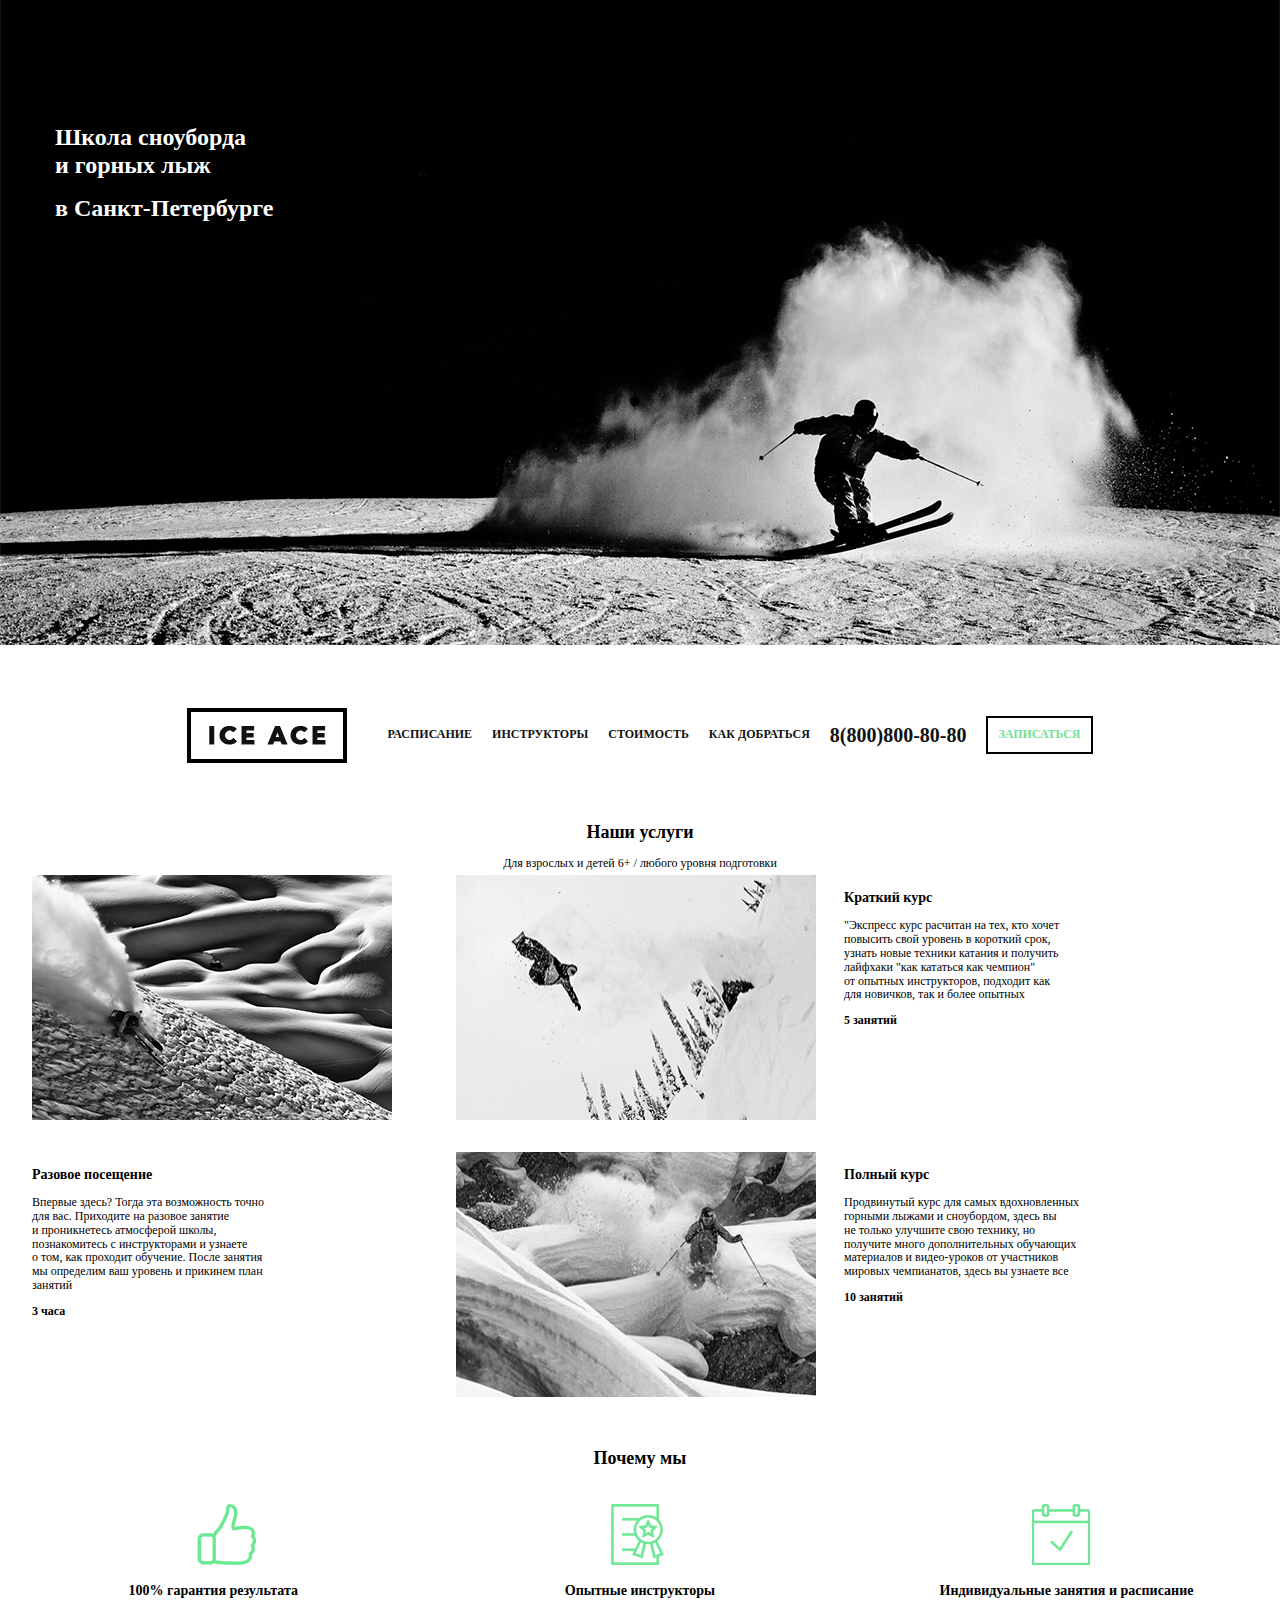
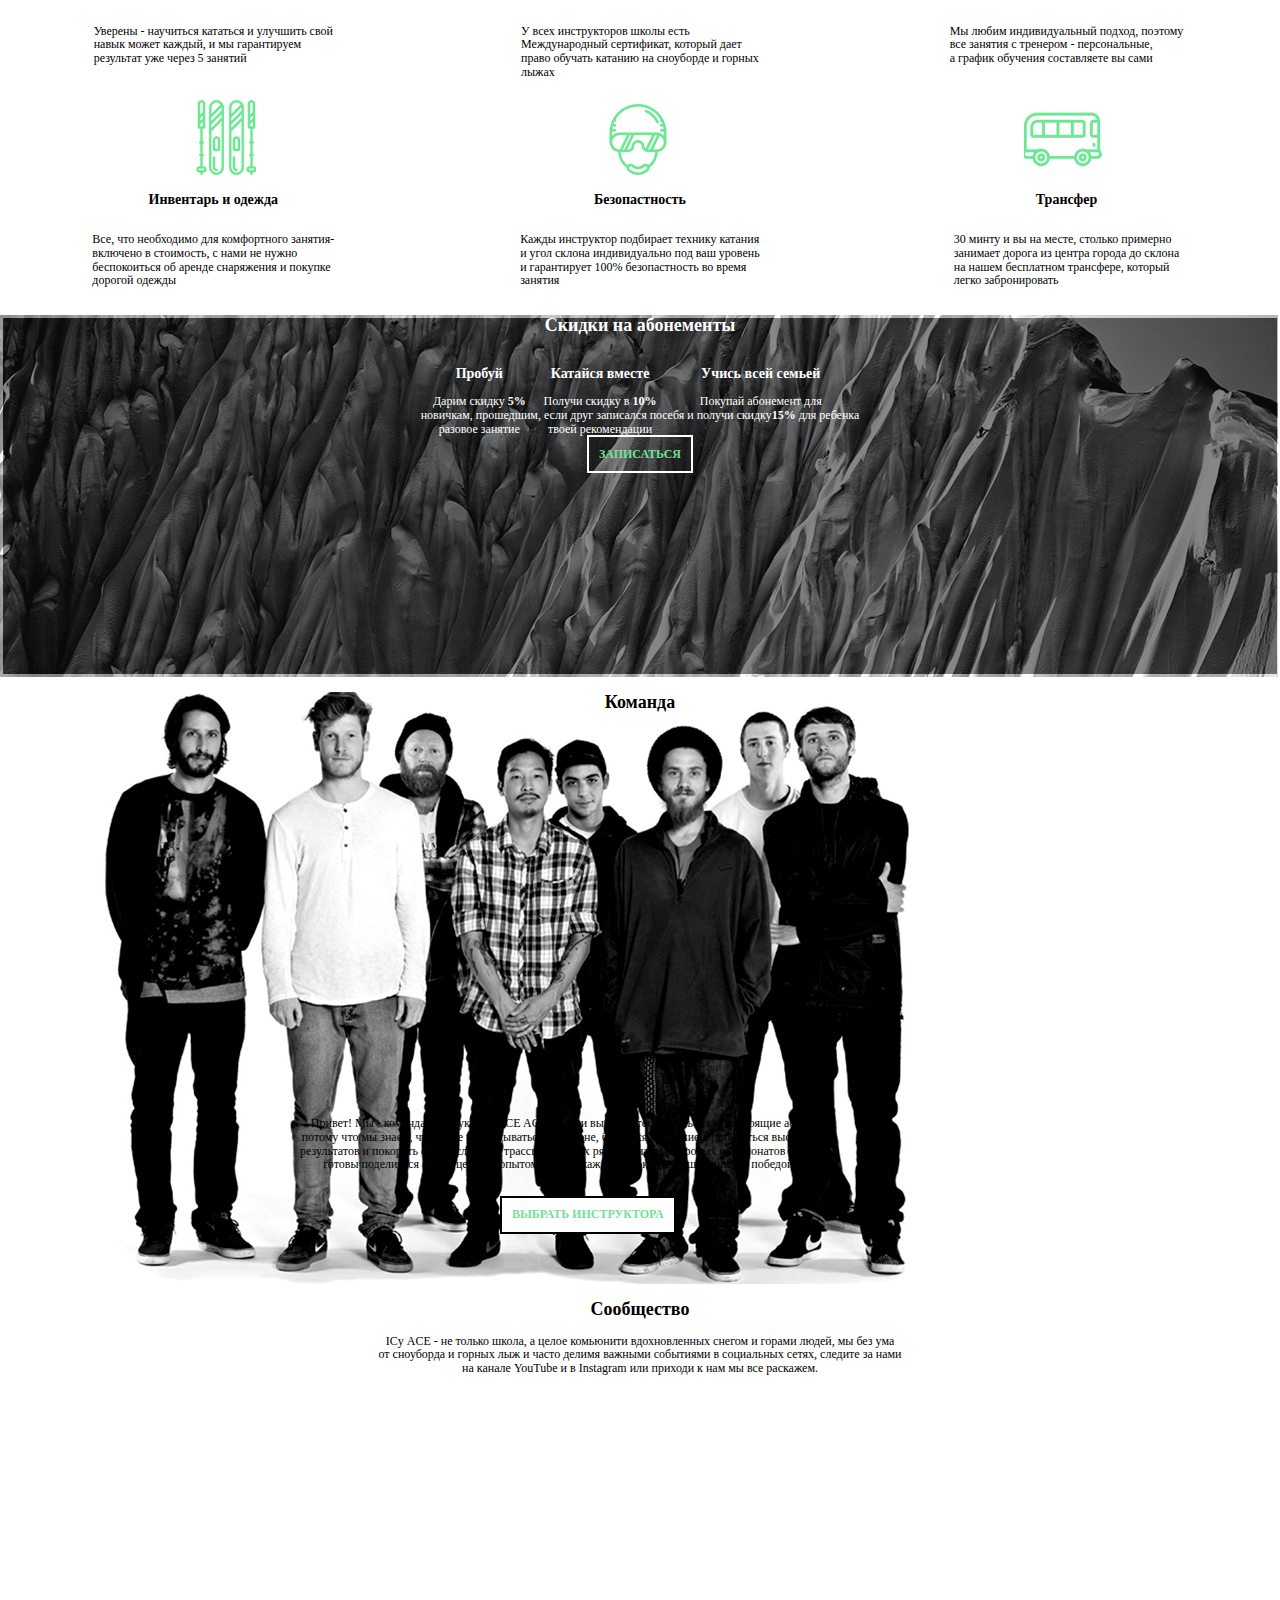
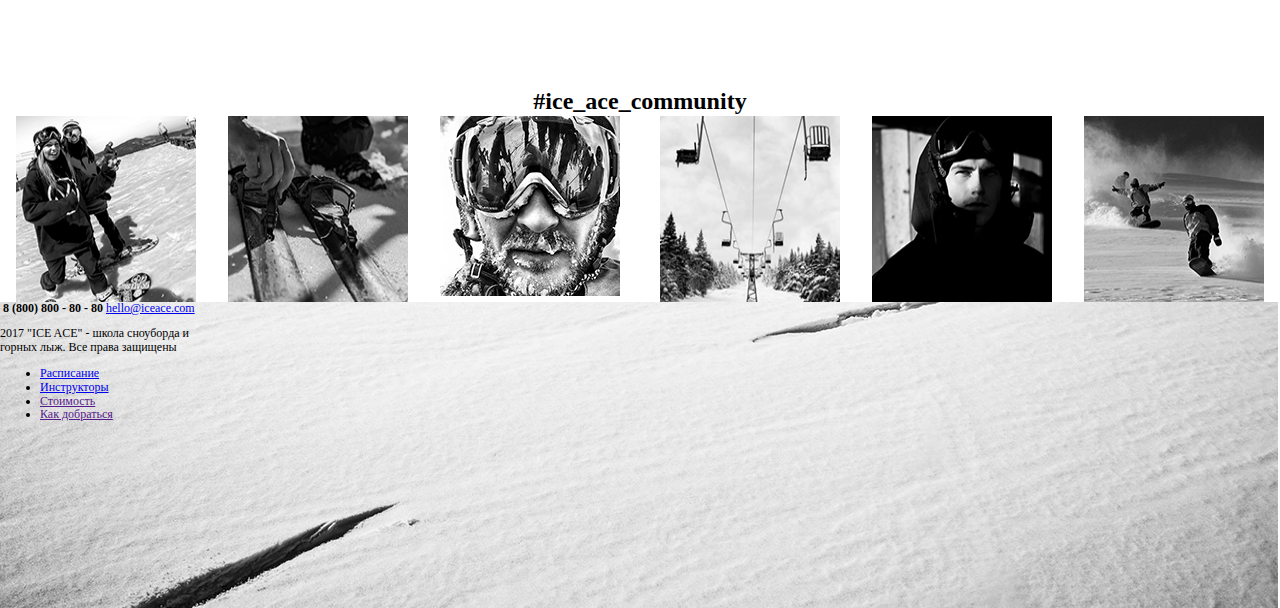
==== index.html @ ef0b5c32 "init" ====
<!DOCTYPE html>
<html lang="ru">
<head>
	<meta charset="UTF-8">
	<title>ICE ACE - школа сноуборда и горных лыж</title>
  <link rel="stylesheet" href="css/normalize.css">
<link rel="stylesheet" href="css/style.css">
<link rel="stylesheet" href="fonts/FuturaPTBold.otf">
</head>
<body>
  <div class="promo">
    <div class="header-container">
      <img class="header-img" src="img/head.png" alt="">
      <div class="head-logo">
          <h1>Школа сноуборда<br> и горных лыж </h1>
          <span class="city">в Санкт-Петербурге</span>
      </div>
    </div>
  </div>
  <header class="page-header">
    <div class="page-header__container container">
        <nav class="main-nav">
          <img src="img/logo.png" alt="" class="logo">
          <ul class="main-nav_list">
            <li class="main-nav_item">
              <a href="#" class="main-nav-link">Расписание</a></li>
            <li class="main-nav_item">
              <a href="instructors.html" class="main-nav-link">Инструкторы</a></li>
            <li class="main-nav_item">
              <a href="#" class="main-nav-link">Стоимость</a></li>
            <li class="main-nav_item">
              <a href="#" class="main-nav-link">Как добраться</a></li>
          </ul>

          <div class="contacts">
            <a href="tel:+78008008080" class="contacts_phone">8(800)800-80-80</a>
            <a href="schedule.html" class="btn">Записаться</a>
          </div>

        </nav>
    </div>
  </header>
  <main>
    <section class="services">
      <div class="container">
        <h2 class="services_title">Наши услуги</h2>
        <p class="services_text">Для взрослых и детей 6+ / любого уровня подготовки</p>
        <div class="services_list">
          <article class="main">
            <div class="left-box">
              <div class="course">
                <div class="label">
                  <img class="service-img" src="img/service-img1.png" alt="">
                </div>
                <div class="txt">
                  <h3 class="servise-item_title">Разовое посещение</h3>
                  <p>Впервые здесь? Тогда эта возможность точно <br> для вас. Приходите на разовое занятие<br> и проникнетесь атмосферой школы,<br> познакомитесь с инструкторами и узнаете<br> о том, как проходит обучение. После занятия<br> мы определим ваш уровень и прикинем план<br> занятий</p>
                  <div class="footer">
                    <span>3 часа</span>
                    <a href="#" class="servise-item_link"></a>
                  </div>
                </div>
              </div>
            </div>
            <div class="right-box">
              <div class="course">
                <div class="label">
                  <img src="img/service-img2.png" alt="" class="service-img">
                </div>
                <div class="txt">
                  <h3 class="servise-item-title">Краткий курс</h3>
                  <p>"Экспресс курс расчитан на тех, кто хочет<br> повысить свой уровень в короткий срок,<br> узнать новые техники катания и получить<br> лайфхаки "как кататься как чемпион"<br> от опытных инструкторов, подходит как<br> для новичков, так и более опытных</p>
                  <div class="footer">
                    <span>5  занятий</span>
                    <a href="#" class="servise-item_link"></a>
                  </div>
                </div>
              </div>
              <div class="service-item__full-course">
                <div class="course">
                  <div class="label">
                    <img src="img/service-img3.png" alt="" class="service-img">
                  </div>
                  <div class="course">
                    <div class="txt">
                      <h3 class="servise-item-title">Полный курс</h3>
                      <p>Продвинутый курс для самых вдохновленных<br> горными лыжами и сноубордом, здесь вы<br> не только улучшите свою технику, но<br> получите много дополнительных обучающих<br> материалов и видео-уроков от участников<br> мировых чемпианатов, здесь вы узнаете все</p>
                      <div class="footer">
                        <span>10 занятий</span>
                        <a href="#"  class="servise-item_link"></a>
                      </div>
                    </div>
                  </div>
                </div>
              </div>
            </div>
          </article>
        </div>
      </div>
    </section>


    <section>
      <h2 class="description_of_advantages">Почему мы</h2>
      <div class="advantages">
        <div class="advantages-list">

          <div class="advantage">
            <div class="icon1"></div>
            <div class="caption-advantages">
              <h3>100% гарантия результата</h3>
            </div>  
            <p class="description">Уверены - научиться кататься и улучшить свой<br> навык может каждый, и мы гарантируем<br> результат уже через 5 занятий</p>
          </div>
          <div class="advantage">
            <div class="icon2"></div>
            <div class="caption-advantages">
              <h3>Опытные инструкторы</h3>
            </div>
            <p class="description">У всех инструкторов школы есть<br> Международный сертификат, который дает<br> право обучать катанию на сноуборде и горных<br> лыжах</p>
          </div>
        <div class="advantage">
          <div class="icon3"></div>
          <div class="caption-advantages">
            <h3>Индивидуальные занятия и расписание</h3>
          </div>
          <p class="description">Мы любим индивидуальный подход, поэтому<br> все занятия с тренером - персональные,<br> а график обучения составляете вы сами</p>
        </div>
        <div class="advantage">
          <div class="icon4"></div>
          <div class="caption-advantages">
            <h3>Инвентарь и одежда</h3>
          </div>
          <p class="description">Все, что необходимо для комфортного занятия-<br> включено в стоимость, с нами не нужно<br> беспокоиться об аренде снаряжения и покупке<br> дорогой одежды</p>
        </div>
        <div class="advantage">
          <div class="icon5"></div>
          <div class="caption-advantages">
            <h3>Безопастность</h3>
          </div>
          <p class="description">Кажды инструктор подбирает технику катания<br> и угол склона индивидуально под ваш уровень<br> и гарантирует 100% безопастность во время<br> занятия</p>
      </div>
      <div class="advantage">
        <div class="icon6"></div>
        <div class="caption-advantages">
          <h3>Трансфер</h3>
        </div>
          <p class="description">30 минту и вы на месте, столько примерно<br> занимает дорога из центра города до склона<br> на нашем бесплатном трансфере, который<br> легко забронировать</p>
      </div>
    </div>
    </section>
    <section class="discounts">
        <div class="discount">
        <h2 class="discount-header">Скидки на абонементы</h2>
        <div class="discount-block">
          <div>
            <h3>Пробуй</h3>
            <p>Дарим скидку <strong>5%</strong><br> новичкам, прошедшим<br> разовое занятие</p>
          </div>
          <div>
            <h3>Катайся вместе</h3>
            <p>Получи скидку в <strong>10%</strong><br>, если друг записался по<br> твоей рекомендации</p>
          </div>
          <div>
            <h3>Учись всей семьей</h3>
            <p>Покупай абонемент для<br> себя и получи скидку<strong>15%</strong> для ребенка</p>
          </div>
        </div>
        <a href="schedule.html" class="bttn">Записаться</a>
      </div>
    </section>
    <section class="command">
      <h2>Команда</h2>
      <div class="recourse">
        <p>Привет! Мы - команда инструкторов ICE ACE, с нами вы научитесь кататься как настоящие асы,<br> потому что мы знаем, что такое выкладываться на склоне, бороться со стихией, добиваться высоких<br> результатов и покорять самые сложные трассы. В наших рядах призеры мировых чемпионатов и они<br> готовы поделиться своим ценным опытом, что бы каждый урок стал вашей личной победой</p>
      </div>
      <a href="instructors.html" class="btn btn-instructors">Выбрать инструктора</a>
    </section>
    <section class="community">
      <h2>Сообщество</h2>
      <p>ICу ACE - не только школа, а целое комьюнити вдохновленных снегом и горами людей, мы без ума<br> от сноуборда и горных лыж и часто делимя важными событиями в социальных сетях, следите за нами<br> на канале YouTube и в Instagram или приходи к нам мы все раскажем.</p>
    </section>

    <div id="map" style="width:100%; height: 300px"></div>
    <script src="http://api-maps.yandex.ru/2.0/?load=package.full&lang=ru-RU" type="text/javascript"></script>
<script type="text/javascript">
  var myMap;
  ymaps.ready(init); // Ожидание загрузки API с сервера Яндекса
  function init () {
    myMap = new ymaps.Map("map", {
      center: [59.957101, 30.317757], // Координаты центра карты
      zoom: 17 // Zoom
    });
  }
</script>

    <section class="ice_ace_community">
      <a href="#" class="comunity">#ice_ace_community</a>
      <div class="photo-comunity">
        <img src="img/photo-1.png" alt="">
        <img src="img/photo-2.png" alt="">
        <img src="img/photo-3.png" alt="">
        <img src="img/photo-4.png" alt="">
        <img src="img/photo-5.png" alt="">
        <img src="img/photo-6.png" alt="">
      </div>
    </section>
  </main>
  <footer class="footerr">
    <section class="top">
      <a href="#"><img src="#" alt=""></a>
      <span>8 (800) 800 - 80 - 80</span>
      <a href="#">hello@iceace.com</a>
    </section>
    <section class="botton">
      <p>2017 "ICE ACE" - школа сноуборда и<br> горных лыж. Все права защищены</p>
      <nav class="footer_nav">
        <ul class="fuuter-nav_list">
          <li class="footer-nav_item">
            <a href="schedule.html" class="footer-nav_link">Расписание</a>
          </li>
          <li class="footer-nav_item">
            <a href="instructors.html" class="footer-nav_link">Инструкторы</a></li>
          <li class="footer-nav_item">
            <a href="" class="footer-nav_link">Стоимость</a>
          </li>
          <li class="footer-nav_item">
            <a href="" class="footer-nav_link">Как добраться</a>
          </li>
        </ul>
      </nav>
    </section>
  </footer>


  <div id='map'></div>
</body>
</html>
---- css/style.css ----
body {
  margin: 0;
  padding: 0;
  font-size: 12px;
}

@font-face {
  font-family: 'FuturaPTBold'
  src: url(../fonts/FuturaPTBold.otf);
}

.header-container {
  position: relative;
  color: #fff;
}

.header-img {
  width: 100%;
}

.container {
  margin: 55px 40px;

}

.head-logo {
  position: absolute;
  top: 108px;
  left: 55px;
}

.city {
  font-size: 24px;
  font-weight: bold;
}

.page-header {
  display: block;
  text-align: center;
}

.page-header__container {
}

.main-nav {
  display: flex;
  align-items: center;
  justify-content: center;
}

.main-nav_list {
  display: flex;
  align-items: center;
  justify-content: center;
  
}

.main-nav-link {

  text-decoration: none;
  color: #111;
  text-transform: uppercase;
  font-weight: bold;
}

.main-nav_item  {
  list-style-type: none; 
}

.main-nav_item:not(:last-child) {
  margin-right: 20px;
}

.contacts {
  display: flex;
  align-items: center;
}

.contacts_phone {
  padding: 20px;
  text-decoration: none;
  color: #111;
  font-weight: bold;
  font-size: 20px;
}

.btn {
  border: 2px solid #000;
  color: #74e196;
  padding: 10px;
  text-decoration: none;
  text-transform: uppercase;
  font-weight: bold;
}

.services {
  text-align: center;
}

.main {
  display: flex;
  flex-wrap: wrap;
  margin: -22px;
  width: 100%;
}

.left-box {
  flex-grow: 1;
  flex-basis: 386px;
}

.right-xow {
  flex-grow: 2;
}

.course {
  display: flex;
  flex-wrap: wrap;
}


.label,
.txt {
  margin: 14px;
  width: 360px;
  text-align: left;
}

.service-img  {
  width: 360px;
  height: 245px;
}




.description_of_advantages {
  text-align: center;
}


.advantages-list {
  
  display: flex;
  flex-wrap: wrap;
}

.advantage {
  display: flex;
  flex-direction: column;
  align-items: center;
  width: 33.33%;  
}

.description {
  text-align: left;
}



.icon1 {
  width: 85px;
  height: 85px;
  background:url(../img/sprites.png); no-repeat;
  background-position: 1050px -50px;
}

.icon2 {
  width: 85px;
  height: 85px;
  background:url(../img/sprites.png); no-repeat;
  background-position: 620px -50px;
}

.icon3 {
  width: 85px;
  height: 85px;
  background:url(../img/sprites.png); no-repeat;
  background-position: 235px -50px;
}

.icon4  {
  width: 85px;
  height: 85px;
  background:url(../img/sprites.png); no-repeat;
  background-position: 1050px -350px;
}

.icon5 {
  width: 85px;
  height: 85px;
  background:url(../img/sprites.png); no-repeat;
  background-position: 620px -350px;
}

.icon6 {
  width: 85px;
  height: 85px;
  background:url(../img/sprites.png); no-repeat;
  background-position: 235px -350px;
}

.discounts {
  background: url(../img/discount.png) no-repeat;
  text-align: center;
  height: 362px;
  
}


.discount {
  color: #ffffff; 
  
}

.discount-block {
  display: flex;
  justify-content: center;
}

.bttn {
  border: 2px solid #fff;
  color: #74e196;
  padding: 10px;
  text-decoration: none;
  text-transform: uppercase;
  font-weight: bold;
}

.command {
  height: 592px;
  background: url(../img/bg-command.png) no-repeat;
  text-align: center;
  position: relative;
}

.recourse {
  position: absolute;
  bottom: 100px;
  left: 300px;
}

.btn-instructors {
  position: absolute;
  bottom: 50px;
  left: 500px;
  background-color: #fff;
}

.community {
  text-align: center;
}

.ice_ace_community {
  text-align: center;
}

.comunity {
  text-decoration: none;
  font-weight: bold;
  color: #000;
  font-size: 24px;
}

.photo-comunity {
  display: flex;
  justify-content: space-around;
}

.footerr {
  background: url(../img/bg-footer.png) no-repeat;
  height: 306px;
}

span {
  font-weight: bold;  
}
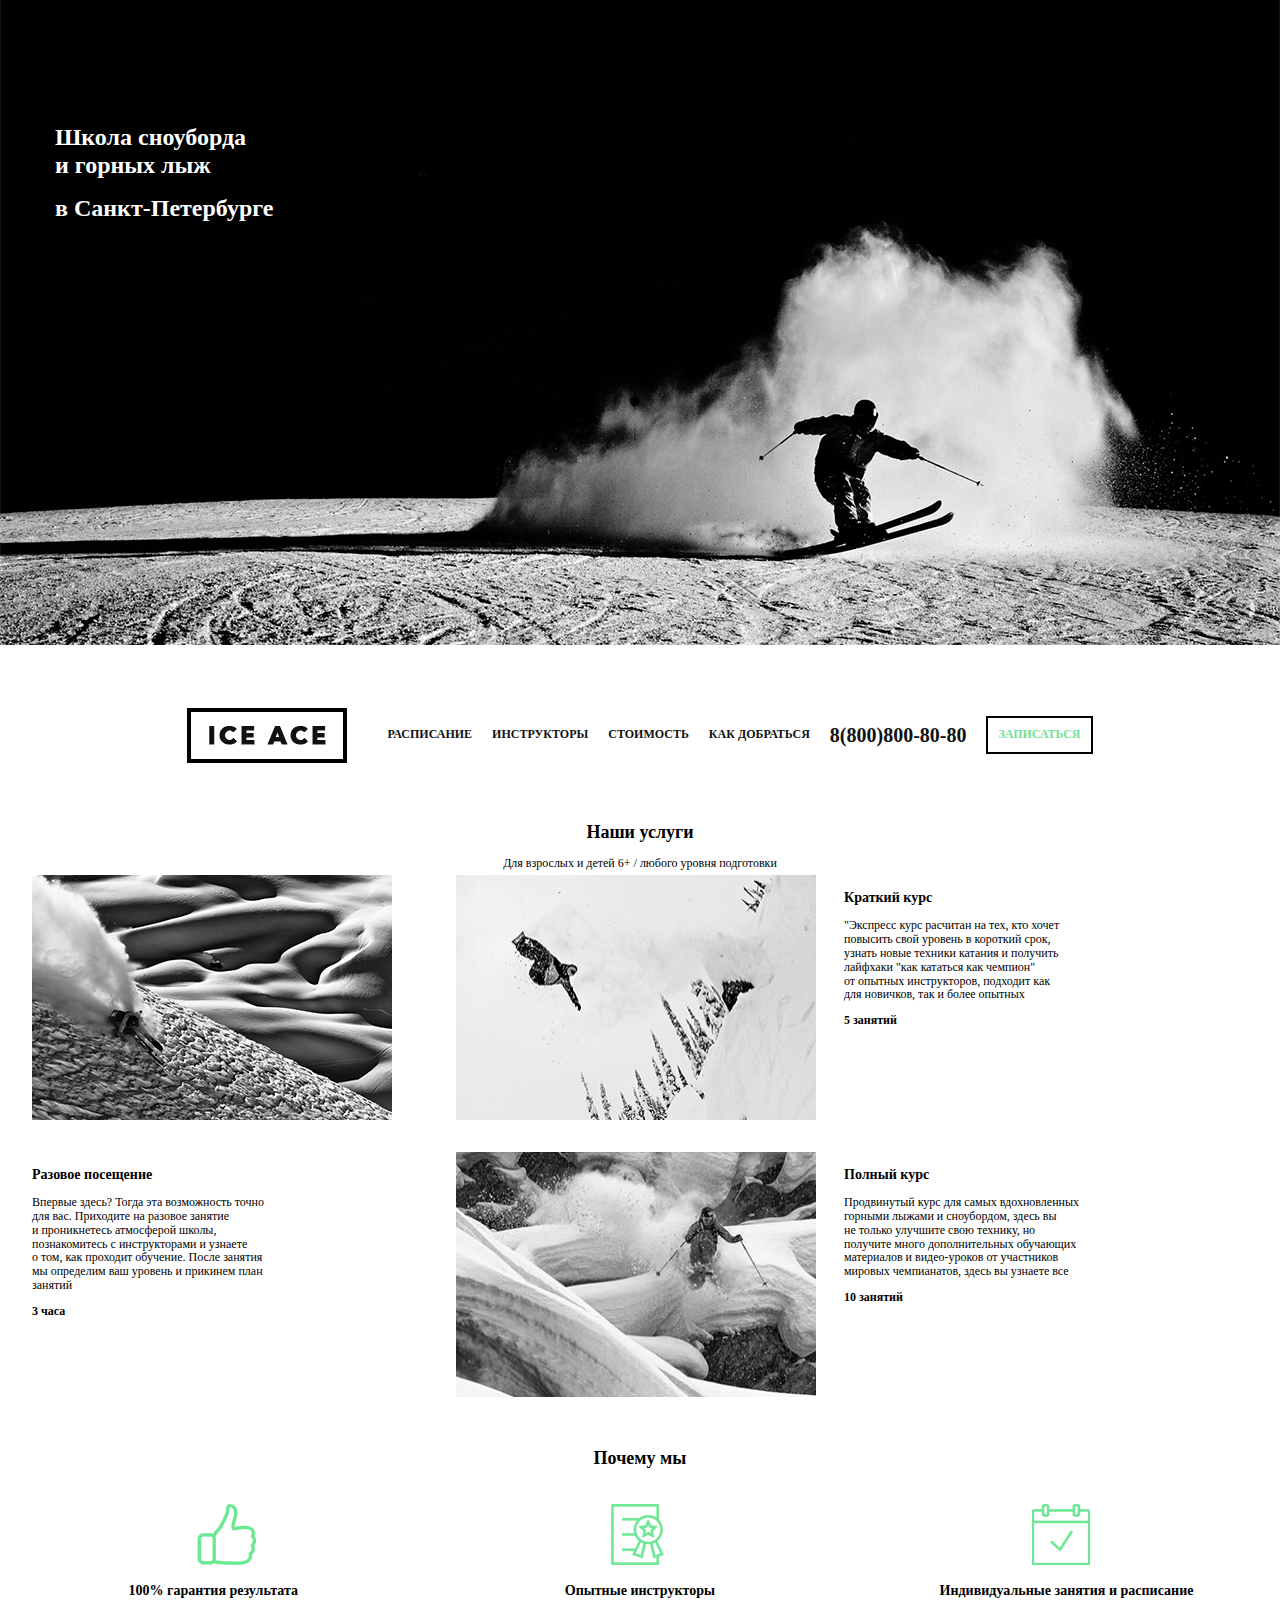
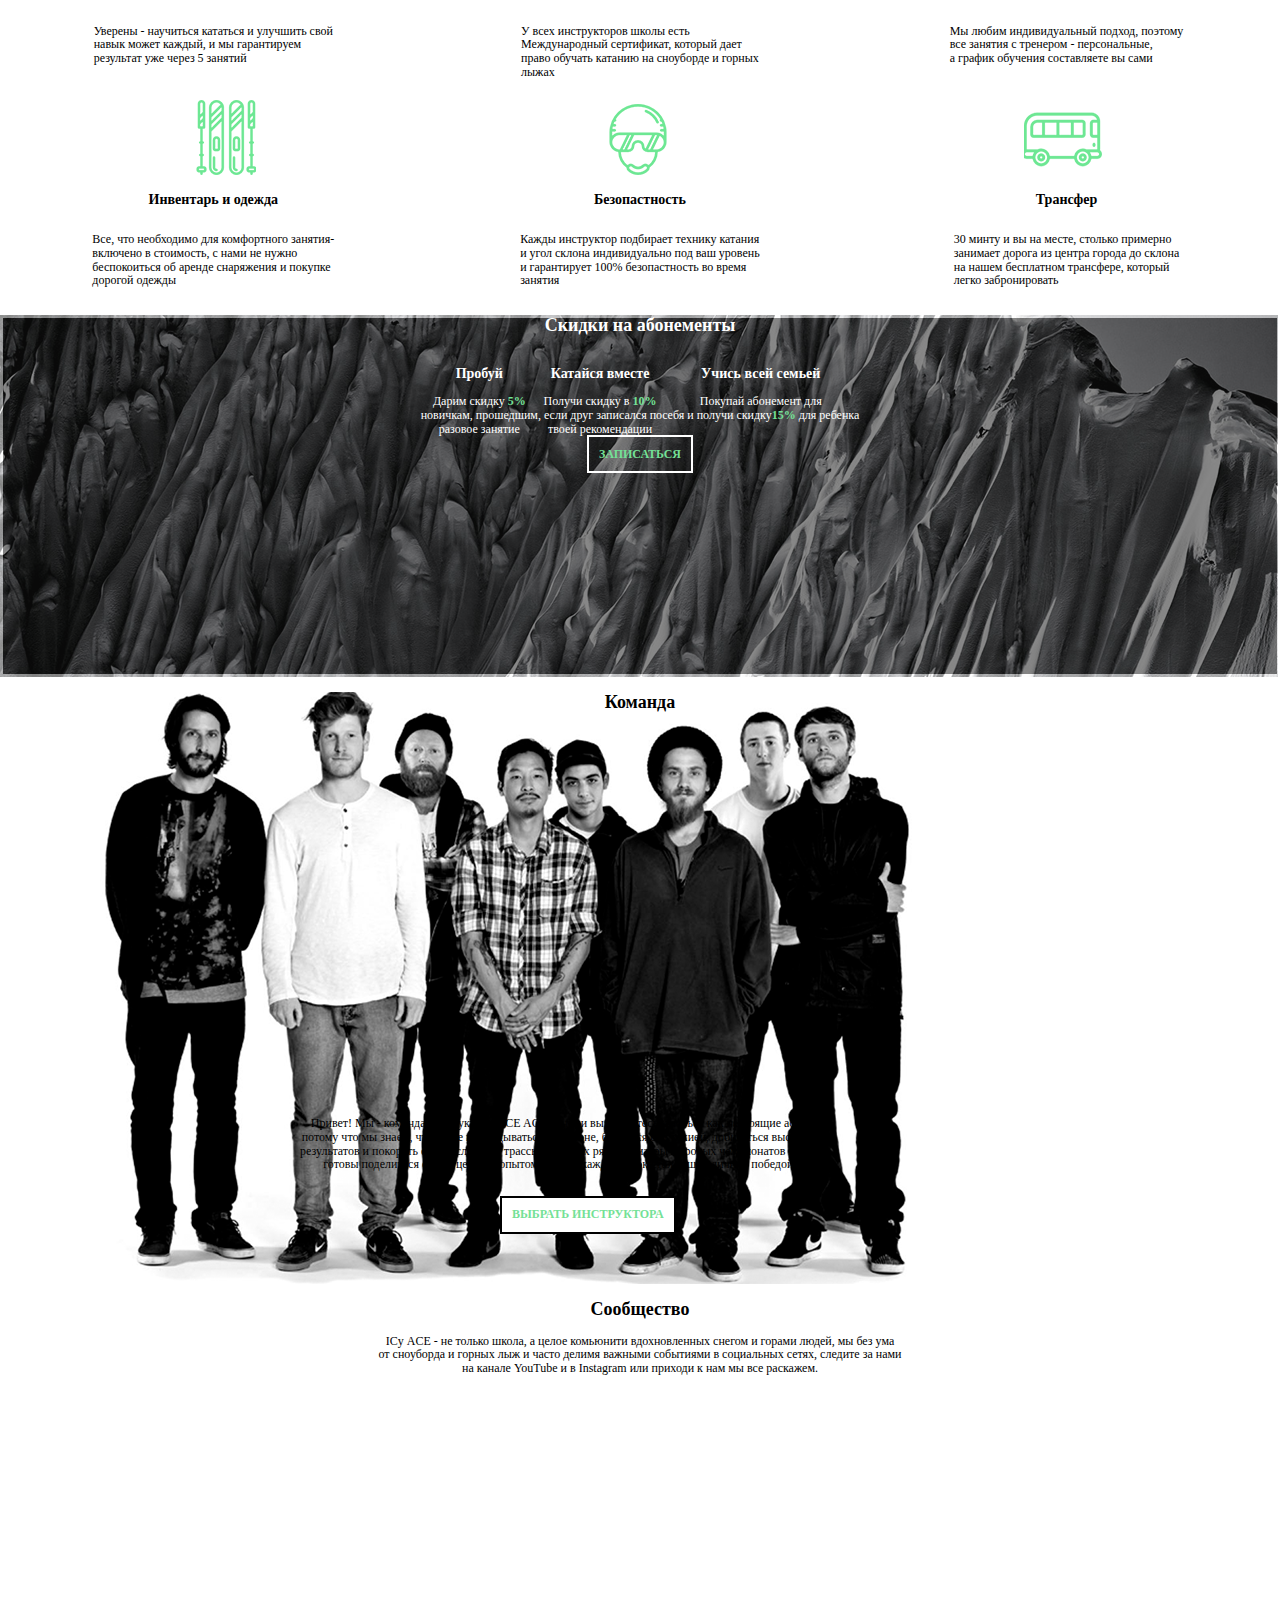
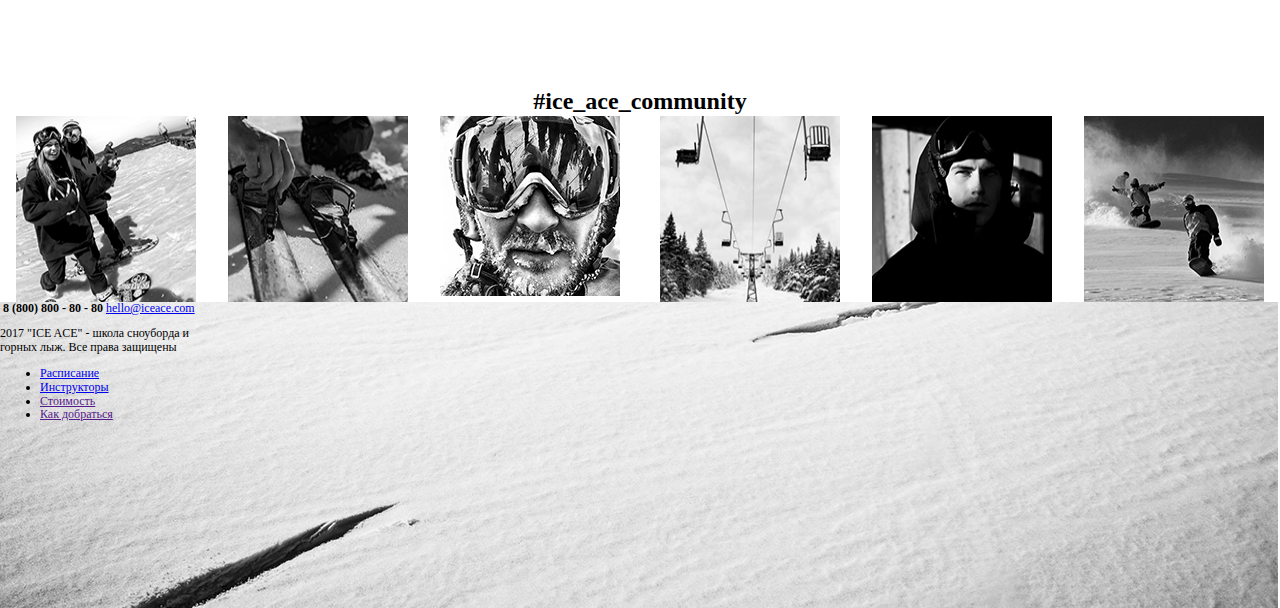
==== commit 66d56d52: "percent color" ====
--- a/index.html
+++ b/index.html
@@ -155,15 +155,15 @@
         <div class="discount-block">
           <div>
             <h3>Пробуй</h3>
-            <p>Дарим скидку <strong>5%</strong><br> новичкам, прошедшим<br> разовое занятие</p>
+            <p>Дарим скидку <strong class="percent">5%</strong><br> новичкам, прошедшим<br> разовое занятие</p>
           </div>
           <div>
             <h3>Катайся вместе</h3>
-            <p>Получи скидку в <strong>10%</strong><br>, если друг записался по<br> твоей рекомендации</p>
+            <p>Получи скидку в <strong class="percent">10%</strong><br>, если друг записался по<br> твоей рекомендации</p>
           </div>
           <div>
             <h3>Учись всей семьей</h3>
-            <p>Покупай абонемент для<br> себя и получи скидку<strong>15%</strong> для ребенка</p>
+            <p>Покупай абонемент для<br> себя и получи скидку<strong class="percent">15%</strong> для ребенка</p>
           </div>
         </div>
         <a href="schedule.html" class="bttn">Записаться</a>
--- a/css/style.css
+++ b/css/style.css
@@ -275,4 +275,8 @@
 
 span {
   font-weight: bold;  
+}
+
+.percent {
+  color: #74e196;
 }